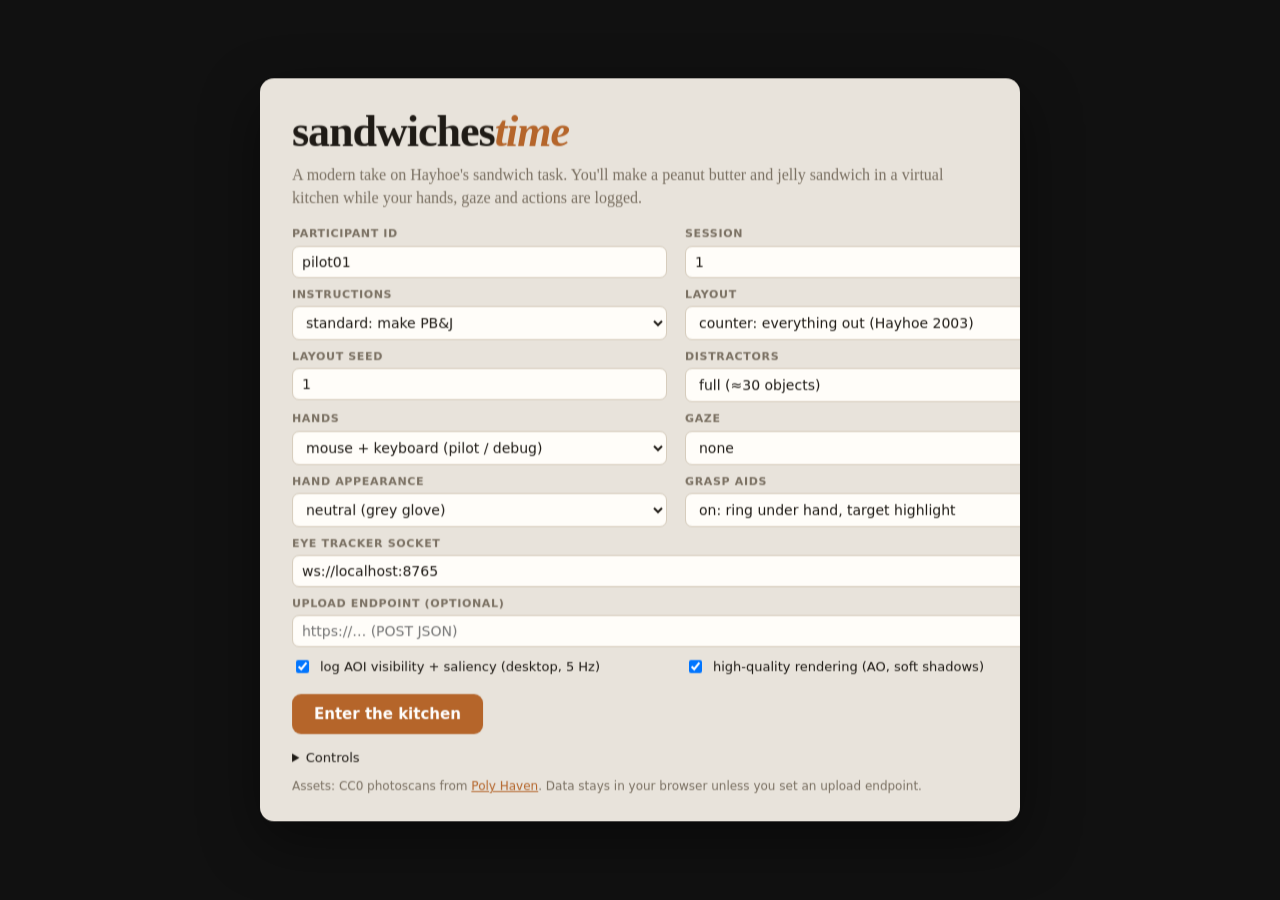
==== index.html @ f088d468 "v0.2: skinned hands, rebuilt webcam control, fidelity pass Hands - Rigged, skinned hand mesh (WebXR " ====
<!DOCTYPE html>
<html lang="en">
<head>
<meta charset="utf-8">
<meta name="viewport" content="width=device-width, initial-scale=1">
<title>sandwichestime — a virtual sandwich task</title>
<link rel="stylesheet" href="src/ui/style.css">
<script type="importmap">
{ "imports": {
    "three": "./vendor/three/build/three.module.js",
    "three/addons/": "./vendor/three/addons/"
} }
</script>
</head>
<body>
<canvas id="view"></canvas>

<div id="landing" class="panel">
  <h1>sandwiches<span>time</span></h1>
  <p class="lede">A modern take on Hayhoe's sandwich task. You'll make a peanut butter and jelly sandwich in a virtual kitchen while your hands, gaze and actions are logged.</p>
  <form id="setup">
    <div class="grid">
      <label>Participant ID <input name="participant" value="pilot01" autocomplete="off"></label>
      <label>Session <input name="session" value="1" type="number" min="1"></label>
      <label>Instructions
        <select name="condition">
          <option value="standard">standard: make PB&amp;J</option>
          <option value="tidy">tidy: close everything after</option>
          <option value="cut">cut: make and cut in half</option>
        </select></label>
      <label>Layout
        <select name="layout">
          <option value="counter">counter: everything out (Hayhoe 2003)</option>
          <option value="stored">stored: jelly in fridge, knife in drawer, plate in cupboard</option>
        </select></label>
      <label>Layout seed <input name="seed" value="1" type="number"></label>
      <label>Distractors
        <select name="distractors">
          <option value="full">full (≈30 objects)</option>
          <option value="sparse">sparse (≈10 objects)</option>
          <option value="none">none</option>
        </select></label>
      <label>Hands
        <select name="input">
          <option value="mouse">mouse + keyboard (pilot / debug)</option>
          <option value="webcam">webcam hand tracking (both hands, MediaPipe)</option>
          <option value="xr">headset hand tracking (WebXR)</option>
        </select></label>
      <label>Gaze
        <select name="gaze">
          <option value="none">none</option>
          <option value="webcam">webcam iris tracking (calibrated)</option>
          <option value="socket">external eye tracker (WebSocket)</option>
          <option value="mouse">mouse as gaze (debug only)</option>
        </select></label>
      <label>Hand appearance
        <select name="handtone">
          <option value="neutral">neutral (grey glove)</option>
          <option value="tone1">skin tone 1 (lightest)</option>
          <option value="tone2">skin tone 2</option>
          <option value="tone3">skin tone 3</option>
          <option value="tone4">skin tone 4</option>
          <option value="tone5">skin tone 5 (darkest)</option>
        </select></label>
      <label>Grasp aids
        <select name="aids">
          <option value="on">on: ring under hand, target highlight</option>
          <option value="off">off (no added visual cues)</option>
        </select></label>
      <label class="wide">Eye tracker socket <input name="socket" value="ws://localhost:8765"></label>
      <label class="wide">Upload endpoint (optional) <input name="endpoint" placeholder="https://… (POST JSON)"></label>
      <label class="check"><input type="checkbox" name="saliency" checked> log AOI visibility + saliency (desktop, 5 Hz)</label>
      <label class="check"><input type="checkbox" name="quality" checked> high-quality rendering (AO, soft shadows)</label>
    </div>
    <button type="submit" id="start">Enter the kitchen</button>
  </form>
  <details class="help">
    <summary>Controls</summary>
    <table>
      <tr><td>Mouse move</td><td>move the active hand</td></tr>
      <tr><td>Click</td><td>grasp / release</td></tr>
      <tr><td>Tab</td><td>switch active hand (left / right)</td></tr>
      <tr><td>Space (hold)</td><td>press down: spread, scoop, cut, wipe</td></tr>
      <tr><td>Wheel</td><td>twist a lid you hold / raise or lower a held object</td></tr>
      <tr><td>F, Q / E</td><td>flip held object, rotate held object</td></tr>
      <tr><td>A / D, ← / →</td><td>step along the counter</td></tr>
      <tr><td>Right-drag</td><td>look around</td></tr>
      <tr><td>Bell</td><td>ring it (grasp it) when the sandwich is done</td></tr>
    </table>
    <p><b>Webcam.</b> Hold your hands up in front of the camera, palms toward it. Each virtual hand goes to wherever your real hand points on the screen: up is farther away on the counter (or up onto the shelves).</p>
    <table>
      <tr><td>Pinch thumb + index</td><td>grasp; open the fingers to let go</td></tr>
      <tr><td>Push toward the screen</td><td>lower what you hold (press, spread, dip); pull back to lift</td></tr>
      <tr><td>Rotate your hand</td><td>turn what you hold; unscrew a lid (counter-clockwise, about two strokes)</td></tr>
      <tr><td>Turn your hand over</td><td>flip a slice</td></tr>
      <tr><td>Hand at the screen edge</td><td>step sideways (or A / D)</td></tr>
      <tr><td>C / Space</td><td>hide the camera preview / press down without pushing</td></tr>
    </table>
    <p>Pinch the open end of the bread bag to take a slice; pinch the closed end to move the bag. The first slice out is the heel.</p>
    <p><b>Headset.</b> Pinch or squeeze; everything is 1:1 scale.</p>
  </details>
  <p class="foot">Assets: CC0 photoscans from <a href="https://polyhaven.com" target="_blank">Poly Haven</a>. Data stays in your browser unless you set an upload endpoint.</p>
</div>

<div id="hud" hidden>
  <div id="instruction"></div>
  <div id="status"><span id="hand-ind"></span><span id="fps"></span></div>
  <div id="toast"></div>
</div>

<div id="calib" hidden><div id="calib-dot"></div><div id="calib-msg"></div></div>
<video id="cam" playsinline muted hidden></video>
<div id="report" class="panel" hidden></div>

<script type="module" src="src/main.js"></script>
</body>
</html>
---- src/ui/style.css ----
:root { --ink:#1f1b16; --paper:#f6f1e8; --accent:#b5652a; --jelly:#6b2a5c; --muted:#7b7163; }
* { box-sizing: border-box; }
html, body { margin:0; height:100%; overflow:hidden; background:#111; font-family: "Iowan Old Style", "Palatino Linotype", Georgia, serif; color:var(--ink); }
#view { position:fixed; inset:0; width:100vw; height:100vh; display:block; }
.panel { position:fixed; z-index:10; background:color-mix(in srgb, var(--paper) 94%, transparent); backdrop-filter: blur(12px);
  border-radius:14px; box-shadow:0 20px 60px rgba(0,0,0,.45); padding:28px 32px; }
#landing { top:50%; left:50%; transform:translate(-50%,-50%); width:min(760px, 94vw); max-height:94vh; overflow:auto; }
h1 { margin:0 0 6px; font-size:44px; letter-spacing:-1px; font-weight:600; }
h1 span { color:var(--accent); font-style:italic; }
.lede { margin:0 0 18px; color:var(--muted); font-size:16px; line-height:1.45; }
.grid { display:grid; grid-template-columns:1fr 1fr; gap:10px 18px; }
label { display:flex; flex-direction:column; font: 600 11px/1.3 ui-sans-serif, system-ui, sans-serif; text-transform:uppercase; letter-spacing:.06em; color:var(--muted); gap:4px; }
label.wide { grid-column: span 2; }
label.check { flex-direction:row; align-items:center; gap:8px; text-transform:none; letter-spacing:0; font-size:13px; font-weight:500; color:var(--ink); }
input, select { font: 14px ui-sans-serif, system-ui, sans-serif; padding:7px 9px; border-radius:7px; border:1px solid #d7cdbd; background:#fffdf9; color:var(--ink); }
button { font: 600 15px ui-sans-serif, system-ui, sans-serif; background:var(--accent); color:white; border:0; border-radius:9px; padding:11px 22px; margin-top:18px; cursor:pointer; }
button:hover { filter:brightness(1.08); }
button.ghost { background:transparent; color:var(--accent); border:1px solid var(--accent); }
.help { margin-top:16px; font: 13px ui-sans-serif, system-ui, sans-serif; }
.help td { padding:2px 14px 2px 0; } .help td:first-child { font-weight:600; white-space:nowrap; }
.foot { margin:14px 0 0; font: 12px ui-sans-serif, system-ui, sans-serif; color:var(--muted); }
.foot a { color:var(--accent); }
#hud { position:fixed; inset:0; pointer-events:none; z-index:5; font: 14px ui-sans-serif, system-ui, sans-serif; color:white; }
#instruction { position:absolute; top:14px; left:50%; transform:translateX(-50%); background:rgba(20,16,12,.62); padding:8px 16px; border-radius:20px; max-width:80vw; text-align:center; }
#status { position:absolute; bottom:12px; left:14px; display:flex; gap:14px; opacity:.85; text-shadow:0 1px 2px #000; }
#toast { position:absolute; bottom:44px; left:50%; transform:translateX(-50%); background:rgba(20,16,12,.7); padding:6px 14px; border-radius:16px; opacity:0; transition:opacity .25s; }
#toast.show { opacity:1; }
#calib { position:fixed; inset:0; z-index:20; background:#24201b; cursor:none; }
#calib-dot { position:absolute; width:22px; height:22px; margin:-11px 0 0 -11px; border-radius:50%; background:var(--accent); box-shadow:0 0 0 6px rgba(181,101,42,.25); transition: left .45s ease, top .45s ease, transform .2s; }
#calib-dot::after { content:""; position:absolute; left:8px; top:8px; width:6px; height:6px; border-radius:50%; background:white; }
#calib-msg { position:absolute; bottom:8%; width:100%; text-align:center; color:#e9dfcf; font: 16px ui-sans-serif, system-ui, sans-serif; }
#report { top:50%; left:50%; transform:translate(-50%,-50%); width:min(1100px, 96vw); max-height:94vh; overflow:auto; font: 14px ui-sans-serif, system-ui, sans-serif; }
#report h2 { font-family: "Iowan Old Style", Georgia, serif; font-size:30px; margin:0 0 4px; }
#report .metrics { display:grid; grid-template-columns: repeat(4, 1fr); gap:10px; margin:16px 0; }
#report .metric { background:#fffdf9; border:1px solid #e4dacb; border-radius:10px; padding:10px 12px; }
#report .metric b { display:block; font-size:22px; font-family: Georgia, serif; }
#report .metric span { color:var(--muted); font-size:12px; }
#report svg { width:100%; height:auto; background:#fffdf9; border:1px solid #e4dacb; border-radius:10px; }
#report .actions { display:flex; gap:10px; }
#report table { border-collapse:collapse; width:100%; margin-top:10px; font-size:12px; }
#report td, #report th { border-bottom:1px solid #eadfcf; padding:3px 6px; text-align:left; }
#campip { position:fixed; right:14px; bottom:14px; z-index:6; background:rgba(20,16,12,.72); border-radius:10px; padding:6px; box-shadow:0 6px 24px rgba(0,0,0,.4); font: 11px ui-sans-serif, system-ui, sans-serif; color:#eee4d4; transition:opacity .3s; }
#campip canvas { display:block; border-radius:6px; }
#campip .row { display:flex; justify-content:space-between; padding:4px 2px 0; gap:10px; font-variant-numeric: tabular-nums; }
#campip .hint { opacity:.5; }
#campip.min canvas { display:none; }
#campip.lost { outline:2px solid #d0503c; }
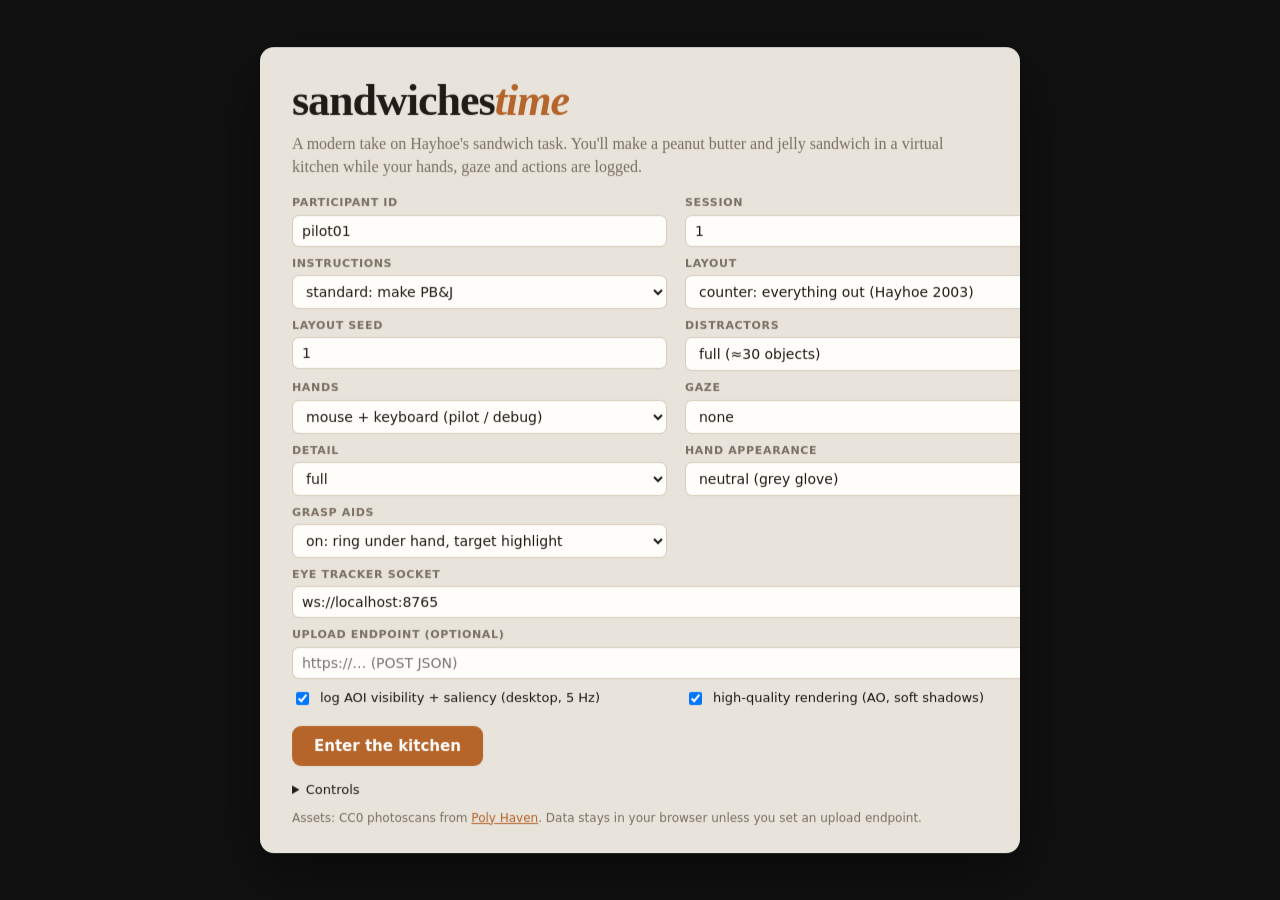
==== commit f178b3bb: "v0.3: touch controls for phones and tablets, lite assets, portrait framing - TouchInput: tap to grab" ====
--- a/index.html
+++ b/index.html
@@ -2,7 +2,7 @@
 <html lang="en">
 <head>
 <meta charset="utf-8">
-<meta name="viewport" content="width=device-width, initial-scale=1">
+<meta name="viewport" content="width=device-width, initial-scale=1, maximum-scale=1, user-scalable=no, viewport-fit=cover">
 <title>sandwichestime — a virtual sandwich task</title>
 <link rel="stylesheet" href="src/ui/style.css">
 <script type="importmap">
@@ -43,6 +43,7 @@
       <label>Hands
         <select name="input">
           <option value="mouse">mouse + keyboard (pilot / debug)</option>
+          <option value="touch">touch screen (phone / tablet)</option>
           <option value="webcam">webcam hand tracking (both hands, MediaPipe)</option>
           <option value="xr">headset hand tracking (WebXR)</option>
         </select></label>
@@ -52,6 +53,11 @@
           <option value="webcam">webcam iris tracking (calibrated)</option>
           <option value="socket">external eye tracker (WebSocket)</option>
           <option value="mouse">mouse as gaze (debug only)</option>
+        </select></label>
+      <label>Detail
+        <select name="detail">
+          <option value="full">full</option>
+          <option value="lite">lite (phones: smaller textures)</option>
         </select></label>
       <label>Hand appearance
         <select name="handtone">
@@ -87,6 +93,7 @@
       <tr><td>Right-drag</td><td>look around</td></tr>
       <tr><td>Bell</td><td>ring it (grasp it) when the sandwich is done</td></tr>
     </table>
+    <p><b>Touch screen.</b> Tap something to grab it; tap a spot to carry what you hold there and put it down. Drag to move the hand. Grab a lid, then drag in a circle (counter-clockwise) to unscrew it. The buttons at the bottom press down (to dip, spread or cut), flip a slice, let go, switch hands and step sideways. Landscape gives the widest view.</p>
     <p><b>Webcam.</b> Hold your hands up in front of the camera, palms toward it. Each virtual hand goes to wherever your real hand points on the screen: up is farther away on the counter (or up onto the shelves).</p>
     <table>
       <tr><td>Pinch thumb + index</td><td>grasp; open the fingers to let go</td></tr>
--- a/src/ui/style.css
+++ b/src/ui/style.css
@@ -45,3 +45,23 @@
 #campip .hint { opacity:.5; }
 #campip.min canvas { display:none; }
 #campip.lost { outline:2px solid #d0503c; }
+
+/* touch controls */
+#view { height:100dvh; }
+#touchbar { position:fixed; left:0; right:0; bottom:0; z-index:6; display:flex; gap:6px; justify-content:center; padding:8px 10px calc(8px + env(safe-area-inset-bottom)); pointer-events:none; }
+#touchbar button { pointer-events:auto; margin:0; flex:1 1 0; max-width:130px; min-height:46px; padding:8px 4px; font-size:14px; background:rgba(28,23,18,.72); color:#f3eadb; border:1px solid rgba(255,255,255,.18); border-radius:12px; backdrop-filter:blur(8px); -webkit-tap-highlight-color:transparent; touch-action:manipulation; user-select:none; -webkit-user-select:none; }
+#touchbar button[data-act=left], #touchbar button[data-act=right] { flex:0 0 46px; }
+#touchbar button:disabled { opacity:.35; }
+#touchbar button.on { background:var(--accent); border-color:var(--accent); }
+body:has(#touchbar) #status { bottom:calc(70px + env(safe-area-inset-bottom)); }
+body:has(#touchbar) #toast { bottom:calc(100px + env(safe-area-inset-bottom)); }
+@media (max-width: 640px) {
+  .panel { padding:18px 16px; }
+  h1 { font-size:32px; }
+  .grid { grid-template-columns:1fr; }
+  label.wide { grid-column:auto; }
+  #instruction { font-size:13px; max-width:92vw; top:calc(8px + env(safe-area-inset-top)); }
+  #report .metrics { grid-template-columns:repeat(2, 1fr); }
+}
+@media (max-height: 520px) { #instruction { font-size:12px; padding:5px 12px; top:calc(6px + env(safe-area-inset-top)); } }
+#instruction { transition:opacity 1s; } #instruction.dim { opacity:.28; }
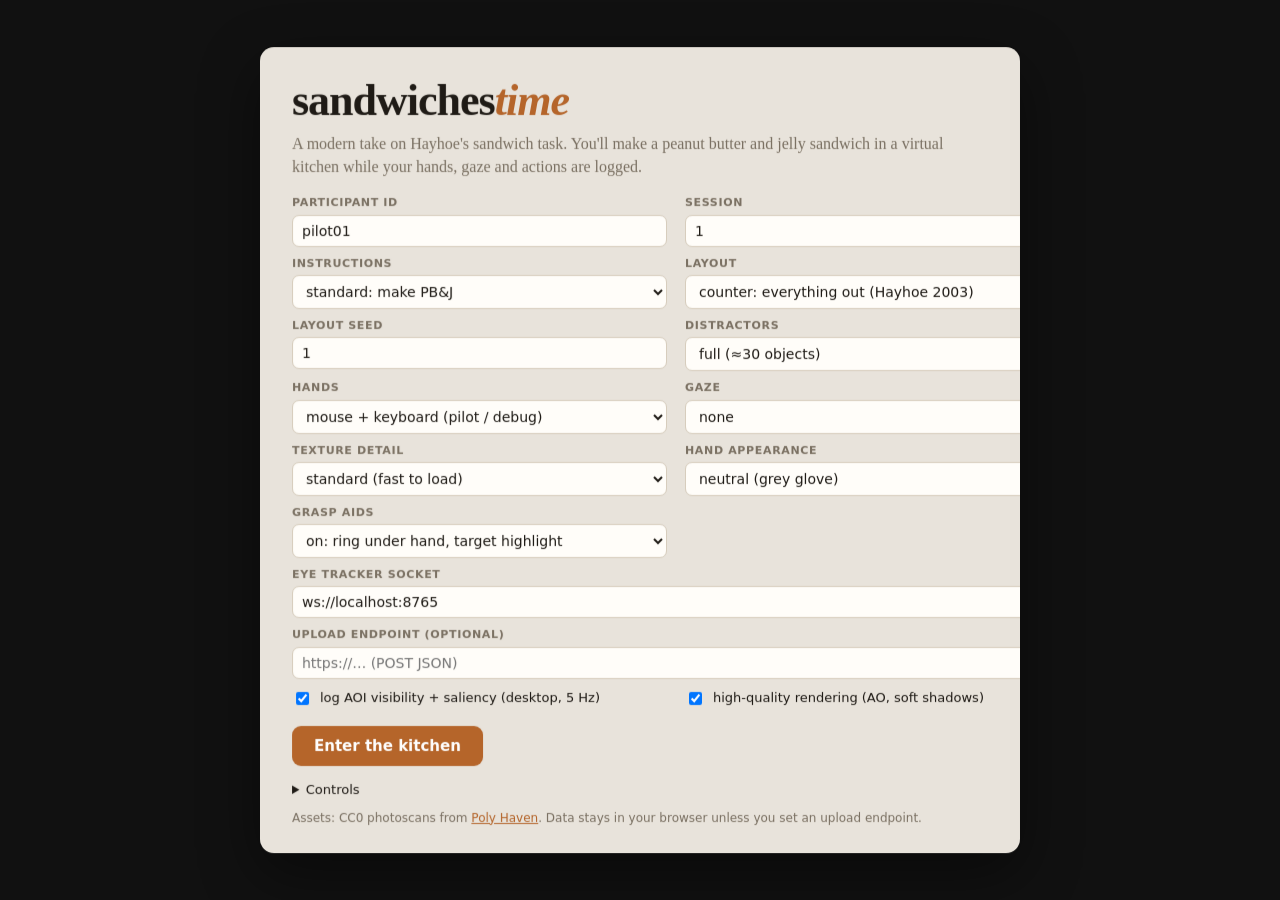
==== commit 1fe5d942: "v0.3.1: fix the black screen on start (a long silent download) The page fetched about 77 MB one mode" ====
--- a/index.html
+++ b/index.html
@@ -54,10 +54,10 @@
           <option value="socket">external eye tracker (WebSocket)</option>
           <option value="mouse">mouse as gaze (debug only)</option>
         </select></label>
-      <label>Detail
+      <label>Texture detail
         <select name="detail">
-          <option value="full">full</option>
-          <option value="lite">lite (phones: smaller textures)</option>
+          <option value="standard">standard (fast to load)</option>
+          <option value="high">high (about 55 MB more to download)</option>
         </select></label>
       <label>Hand appearance
         <select name="handtone">
@@ -109,6 +109,8 @@
   <p class="foot">Assets: CC0 photoscans from <a href="https://polyhaven.com" target="_blank">Poly Haven</a>. Data stays in your browser unless you set an upload endpoint.</p>
 </div>
 
+<div id="loading" hidden><div class="box"><div class="t">Setting up the kitchen…</div><div class="bar"><i></i></div><div class="s"></div></div></div>
+
 <div id="hud" hidden>
   <div id="instruction"></div>
   <div id="status"><span id="hand-ind"></span><span id="fps"></span></div>
--- a/src/ui/style.css
+++ b/src/ui/style.css
@@ -65,3 +65,14 @@
 }
 @media (max-height: 520px) { #instruction { font-size:12px; padding:5px 12px; top:calc(6px + env(safe-area-inset-top)); } }
 #instruction { transition:opacity 1s; } #instruction.dim { opacity:.28; }
+
+/* loading and error overlay */
+#loading { position:fixed; inset:0; z-index:40; display:flex; align-items:center; justify-content:center; background:#1c1814; color:#efe6d6; font: 15px ui-sans-serif, system-ui, sans-serif; }
+#loading[hidden] { display:none; }
+#loading .box { width:min(440px, 84vw); text-align:center; }
+#loading .t { font: 600 26px "Iowan Old Style", Georgia, serif; margin-bottom:16px; }
+#loading .bar { height:6px; border-radius:3px; background:rgba(255,255,255,.14); overflow:hidden; }
+#loading .bar i { display:block; height:100%; width:0; background:var(--accent); transition:width .25s; }
+#loading .s { margin-top:12px; color:#b9ad9a; font-size:13px; line-height:1.45; white-space:pre-wrap; word-break:break-word; }
+#loading.err .bar { display:none; } #loading.err .s { color:#f0c9b0; text-align:left; }
+#diag { position:fixed; left:10px; top:10px; z-index:39; max-width:min(560px, 92vw); background:rgba(120,30,20,.88); color:#fff; font: 12px ui-monospace, Menlo, monospace; padding:8px 10px; border-radius:8px; white-space:pre-wrap; word-break:break-word; }
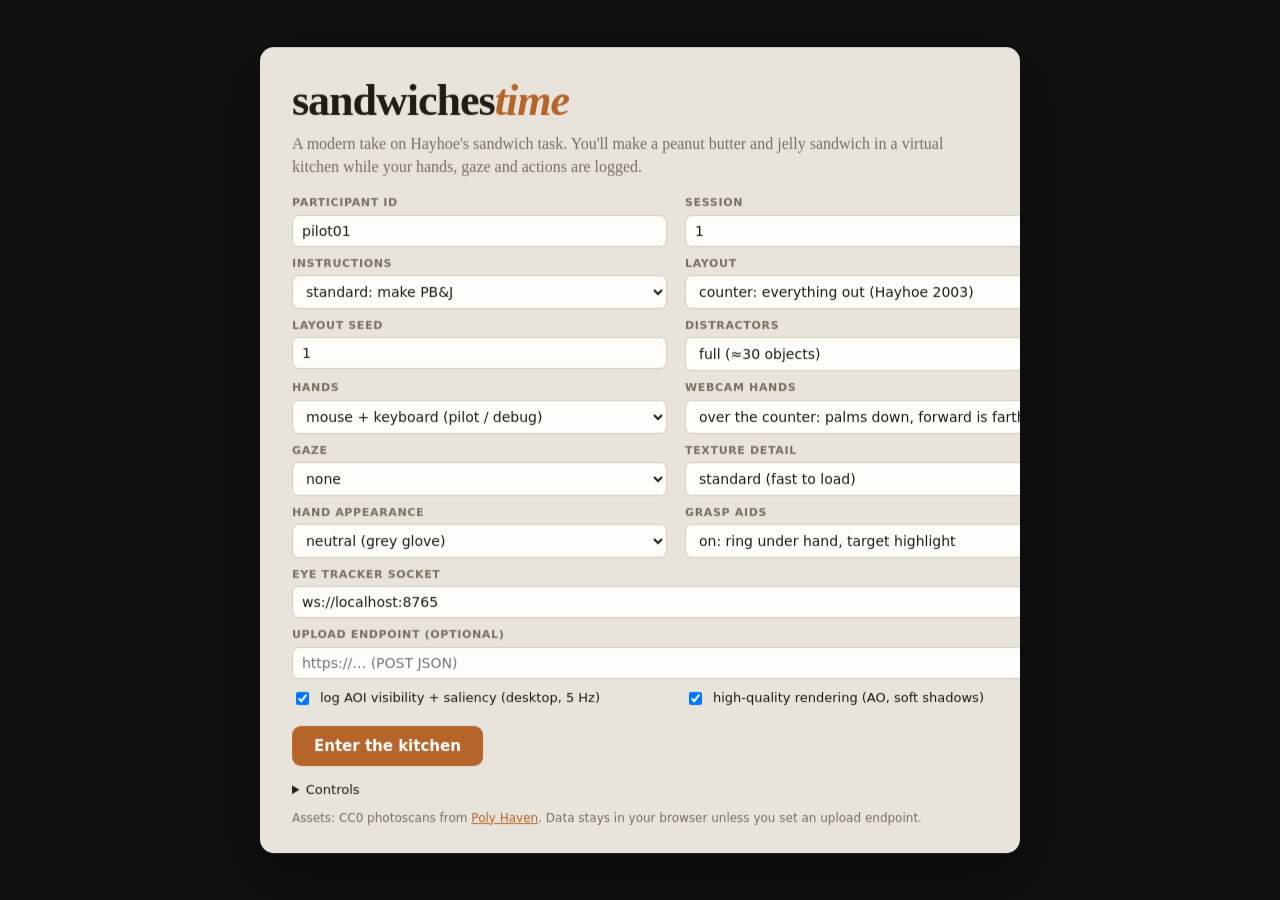
==== commit 5d96677d: "v0.5.0: counter mapping for webcam hands (palms down, forward is farther) The webcam used to map han" ====
--- a/index.html
+++ b/index.html
@@ -47,6 +47,11 @@
           <option value="webcam">webcam hand tracking (both hands, MediaPipe)</option>
           <option value="xr">headset hand tracking (WebXR)</option>
         </select></label>
+      <label>Webcam hands
+        <select name="webcammap">
+          <option value="counter">over the counter: palms down, forward is farther</option>
+          <option value="upright">upright: palms to the screen, up is farther</option>
+        </select></label>
       <label>Gaze
         <select name="gaze">
           <option value="none">none</option>
@@ -94,7 +99,7 @@
       <tr><td>Bell</td><td>ring it (grasp it) when the sandwich is done</td></tr>
     </table>
     <p><b>Touch screen.</b> Tap something to grab it; tap a spot to carry what you hold there and put it down. Drag to move the hand. Grab a lid, then drag in a circle (counter-clockwise) to unscrew it. The buttons at the bottom press down (to dip, spread or cut), flip a slice, let go, switch hands and step sideways. Landscape gives the widest view.</p>
-    <p><b>Webcam.</b> Hold your hands up in front of the camera, palms toward it. Each virtual hand goes to wherever your real hand points on the screen: up is farther away on the counter (or up onto the shelves).</p>
+    <p><b>Webcam.</b> Hold your hands palm-down in front of you, as if over the counter: move them left and right, forward (toward the screen) to reach farther along the counter, and up for the shelves. Pinch thumb and index to grab; lower your hand to put something down or press. Turn a held lid by turning your hand. A short calibration comes first, shown by cartoon hands; it is saved for your participant ID, and K redoes it. (The older upright mapping, palms to the screen, is an option in the setup form.)</p>
     <table>
       <tr><td>Pinch thumb + index</td><td>grasp; open the fingers to let go</td></tr>
       <tr><td>Push toward the screen</td><td>lower what you hold (press, spread, dip); pull back to lift</td></tr>
--- a/src/ui/style.css
+++ b/src/ui/style.css
@@ -76,3 +76,26 @@
 #loading .s { margin-top:12px; color:#b9ad9a; font-size:13px; line-height:1.45; white-space:pre-wrap; word-break:break-word; }
 #loading.err .bar { display:none; } #loading.err .s { color:#f0c9b0; text-align:left; }
 #diag { position:fixed; left:10px; top:10px; z-index:39; max-width:min(560px, 92vw); background:rgba(120,30,20,.88); color:#fff; font: 12px ui-monospace, Menlo, monospace; padding:8px 10px; border-radius:8px; white-space:pre-wrap; word-break:break-word; }
+
+/* guided calibration for webcam hand tracking */
+#handcal { position:fixed; inset:0; z-index:18; display:flex; align-items:center; justify-content:center; background:rgba(22,18,14,.93); font: 15px ui-sans-serif, system-ui, sans-serif; color:#efe6d6; }
+#handcal[hidden] { display:none; }
+#handcal .card { width:min(820px, 92vw); max-height:96vh; display:flex; flex-direction:column; gap:10px; }
+#handcal .top { display:flex; align-items:center; justify-content:space-between; }
+#handcal .dots { display:flex; gap:8px; }
+#handcal .dots i { width:34px; height:5px; border-radius:3px; background:rgba(255,255,255,.2); transition:background .25s; }
+#handcal .dots i.on { background:var(--accent); }
+#handcal .dots i.ok { background:#8fd18a; }
+#handcal .count { opacity:.6; font-size:13px; font-variant-numeric: tabular-nums; }
+#handcal h2 { margin:2px 0 0; font: 600 30px ui-sans-serif, system-ui, sans-serif; letter-spacing:-.01em; }
+#handcal .hint { margin:0; min-height:2.9em; line-height:1.45; font-size:16px; color:#d9cdb9; }
+#handcal .stage { position:relative; border-radius:14px; overflow:hidden; box-shadow:0 12px 48px rgba(0,0,0,.5); background:#16130f; }
+#handcal canvas { display:block; width:100%; height:auto; max-height:62vh; object-fit:contain; }
+#handcal .warn { position:absolute; left:50%; bottom:14px; transform:translateX(-50%); max-width:86%; padding:8px 14px; border-radius:999px; background:rgba(20,16,12,.82); color:#ffd9a8; font-size:14px; text-align:center; opacity:0; transition:opacity .25s; pointer-events:none; }
+#handcal .warn.show { opacity:1; }
+#handcal .row { display:flex; align-items:center; justify-content:space-between; gap:12px; }
+#handcal .note { opacity:.55; font-size:13px; }
+#handcal button { margin-left:8px; padding:7px 14px; border-radius:8px; border:1px solid rgba(255,255,255,.25); background:transparent; color:inherit; font:inherit; font-size:13px; cursor:pointer; }
+#handcal button:hover { background:rgba(255,255,255,.1); }
+#handcal button[hidden] { display:none; }
+#handcal .stage.watch { cursor:pointer; }
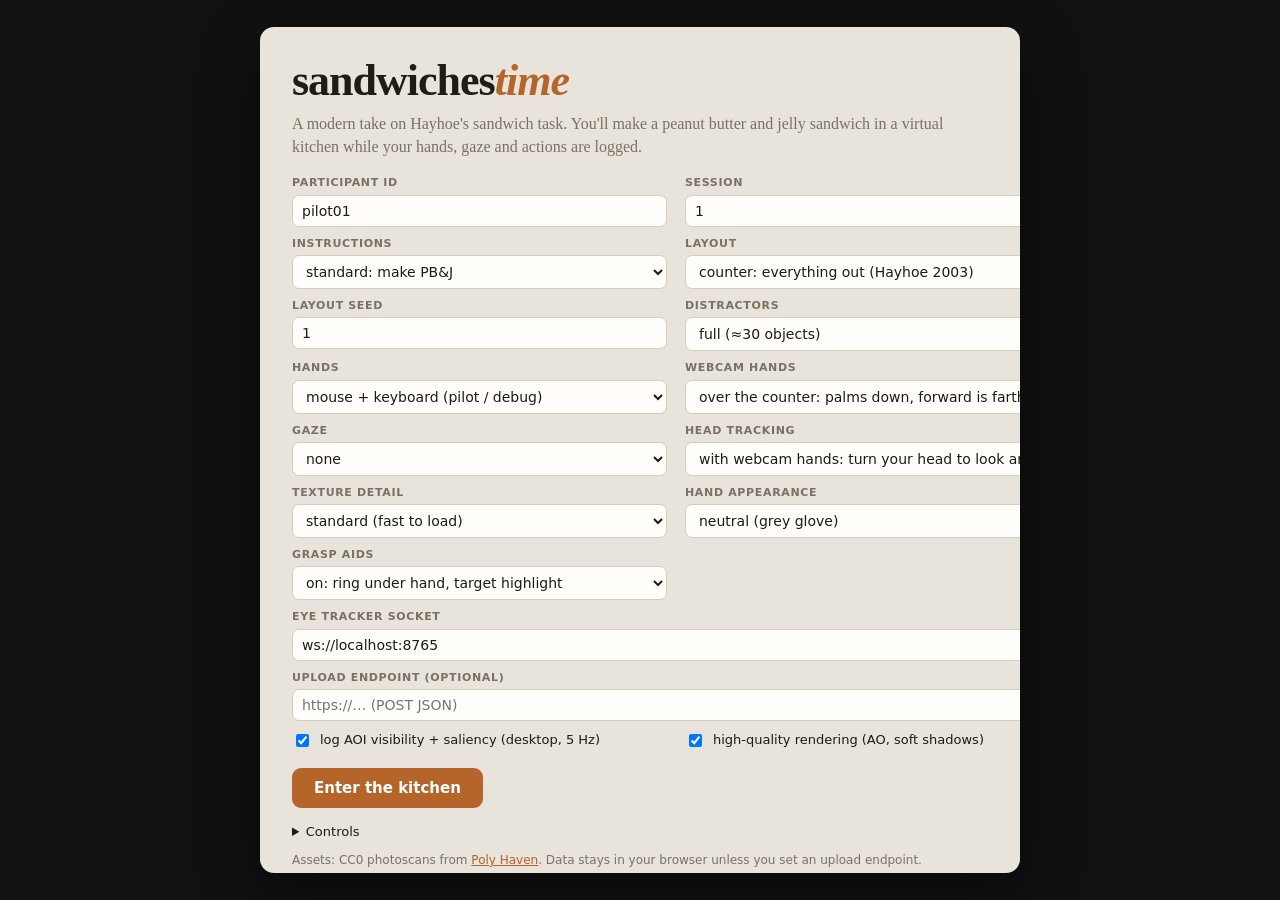
==== commit df179e1b: "v0.6.0: webcam head tracking - turn your head to look around The face landmarker's head pose turns t" ====
--- a/index.html
+++ b/index.html
@@ -59,6 +59,12 @@
           <option value="socket">external eye tracker (WebSocket)</option>
           <option value="mouse">mouse as gaze (debug only)</option>
         </select></label>
+      <label>Head tracking
+        <select name="head">
+          <option value="auto">with webcam hands: turn your head to look around</option>
+          <option value="webcam">webcam, with any hand input</option>
+          <option value="off">off</option>
+        </select></label>
       <label>Texture detail
         <select name="detail">
           <option value="standard">standard (fast to load)</option>
@@ -99,7 +105,7 @@
       <tr><td>Bell</td><td>ring it (grasp it) when the sandwich is done</td></tr>
     </table>
     <p><b>Touch screen.</b> Tap something to grab it; tap a spot to carry what you hold there and put it down. Drag to move the hand. Grab a lid, then drag in a circle (counter-clockwise) to unscrew it. The buttons at the bottom press down (to dip, spread or cut), flip a slice, let go, switch hands and step sideways. Landscape gives the widest view.</p>
-    <p><b>Webcam.</b> Hold your hands palm-down in front of you, as if over the counter: move them left and right, forward (toward the screen) to reach farther along the counter, and up for the shelves. Pinch thumb and index to grab; lower your hand to put something down or press. Turn a held lid by turning your hand. A short calibration comes first, shown by cartoon hands; it is saved for your participant ID, and K redoes it. (The older upright mapping, palms to the screen, is an option in the setup form.)</p>
+    <p><b>Webcam.</b> Hold your hands palm-down in front of you, as if over the counter: move them left and right, forward (toward the screen) to reach farther along the counter, and up for the shelves. Pinch thumb and index, or close your whole hand, to take hold; open it to let go. Lower your hand to put something down or press. Turn a held lid by turning your hand. Turn your head to look around: the view turns further than your head does, so you can keep your eyes on the screen; lean to shift your viewpoint a little. R recentres the view, H turns head tracking off. A short calibration comes first, shown by cartoon hands; it is saved for your participant ID, and K redoes it. (The older upright mapping, palms to the screen, is an option in the setup form.)</p>
     <table>
       <tr><td>Pinch thumb + index</td><td>grasp; open the fingers to let go</td></tr>
       <tr><td>Push toward the screen</td><td>lower what you hold (press, spread, dip); pull back to lift</td></tr>
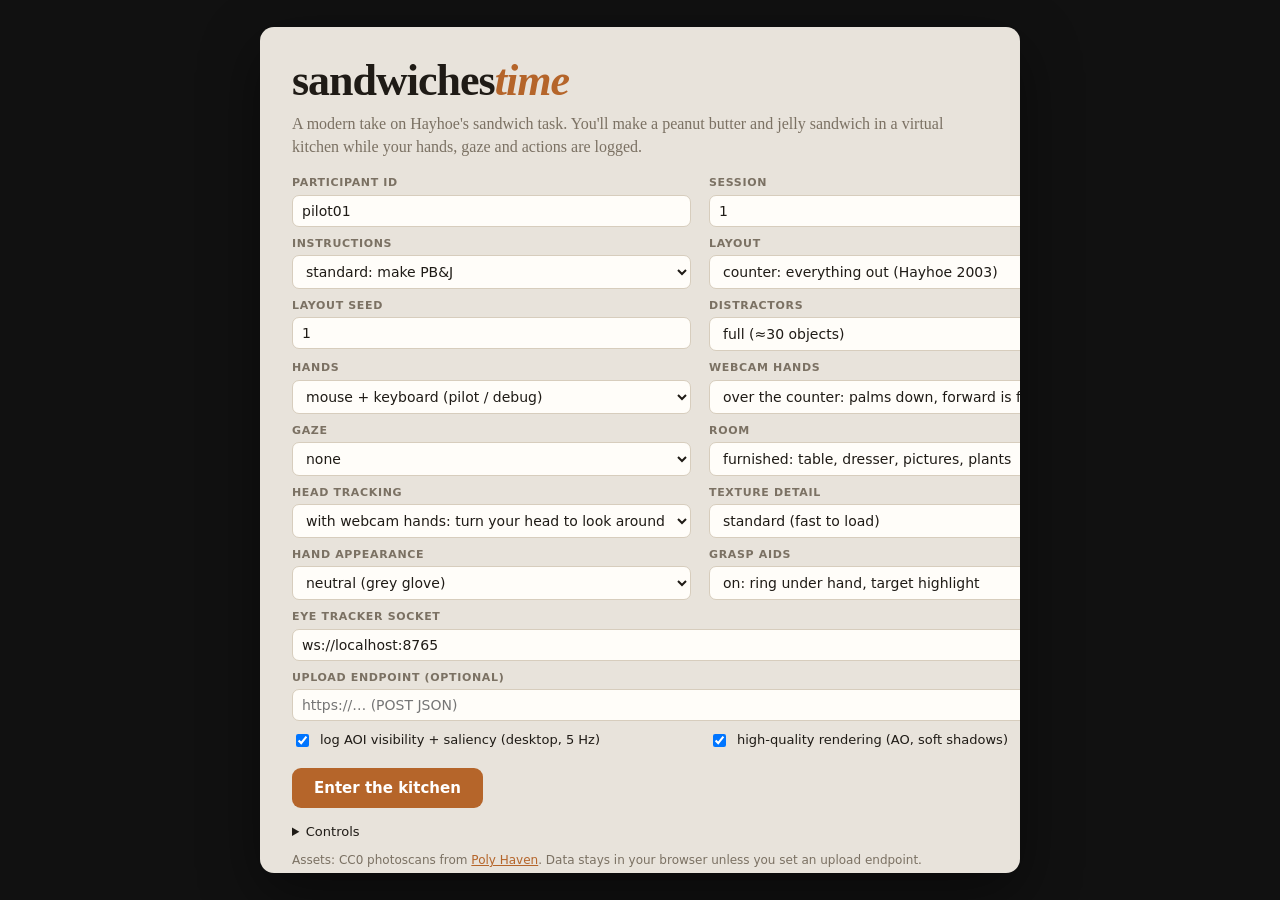
==== commit d54ac711: "v0.7.0: the whole room, furnished and lit The kitchen was finished on one wall only; with head track" ====
--- a/index.html
+++ b/index.html
@@ -59,6 +59,11 @@
           <option value="socket">external eye tracker (WebSocket)</option>
           <option value="mouse">mouse as gaze (debug only)</option>
         </select></label>
+      <label>Room
+        <select name="room">
+          <option value="full">furnished: table, dresser, pictures, plants</option>
+          <option value="plain">plain: same walls, windows and light, nothing else</option>
+        </select></label>
       <label>Head tracking
         <select name="head">
           <option value="auto">with webcam hands: turn your head to look around</option>
@@ -68,7 +73,7 @@
       <label>Texture detail
         <select name="detail">
           <option value="standard">standard (fast to load)</option>
-          <option value="high">high (about 55 MB more to download)</option>
+          <option value="high">high (about 60 MB more to download)</option>
         </select></label>
       <label>Hand appearance
         <select name="handtone">
